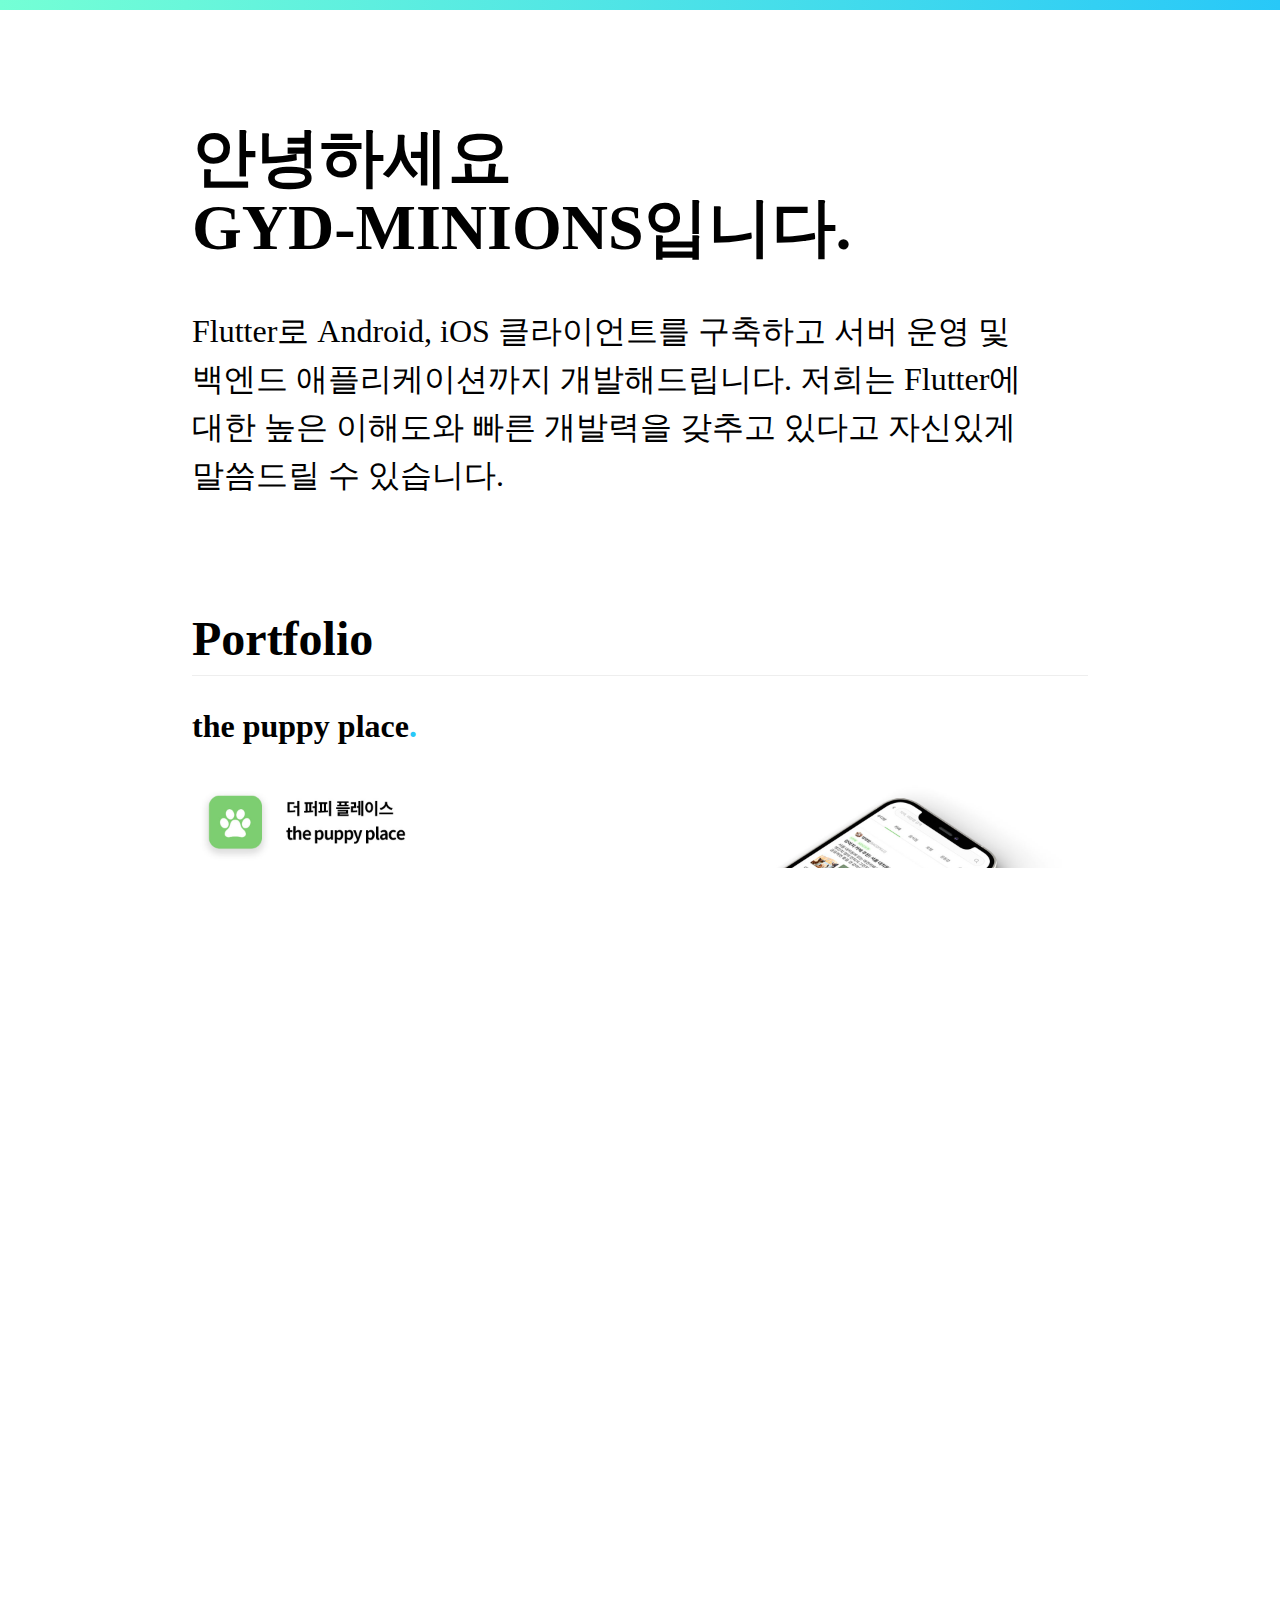
==== views/index.html @ 7d92e5a3 "initial commit" ====
<!DOCTYPE html>
<html lang="ko">

<head>
  <meta charset="UTF-8" />
  <meta name="viewport" content="width=device-width, initial-scale=1" />
  <title>GYD-MINIONS</title>
  <link rel="stylesheet" type="text/css" href="/public/css/main.css" />
  <link rel="stylesheet" thpe="text/css" href="/public/css/media.css" />
  <link rel="icon" type="image/png" sizes="16x16" href="/public/images/gyd_logo.jpeg" />
  <meta name="msapplication-TileColor" content="#ffffff" />
  <meta name="theme-color" content="#ffffff" />
</head>

<body>
  <div class="container">
    <section>
      <h1>
        안녕하세요<br />
        GYD-MINIONS입니다.
      </h1>
      <div class="paragraph">
        <p>
          Flutter로 Android, iOS 클라이언트를 구축하고
          서버 운영 및 백엔드 애플리케이션까지 개발해드립니다.
          저희는 Flutter에 대한 높은 이해도와 빠른 개발력을 갖추고 있다고
          자신있게 말씀드릴 수 있습니다.
        </p>
      </div>
    </section>

    <section>
      <h2>Portfolio</h2>
      <div class="flex_container">
        <article class="skill_article">
          <h3>the puppy place</h3>
          <img src="/public/images/puppy.jpg" alt="puppy_portfolio">
        </article>
      </div>
    </section>

    <section class="experience_section">
      <h2>Other Experiences</h2>
      <article>
        <h3>강원대학교</h3>
        <p>컴퓨터공학과 / 2016.03 ~ 2022.03 졸업</p>
      </article>

      <div class="contact_article">
        <h3>CONTACT</h3>
        <p>Phone : 010.8474.4471</p>
        <p>Email : choiinah@kakao.com</p>
      </div>
    </section>
  </div>
</body>

</html>
---- public/css/main.css ----
@import url(//spoqa.github.io/spoqa-han-sans/css/SpoqaHanSans-kr.css);
::selection {
  background-color: #6fcfff;
}

body,
html {
  word-break: keep-all;
  overflow-x: hidden;
  height: 100%;
  box-sizing: border-box;
  margin: 0;
  padding-bottom: 2rem;
  font-family: 'Spoqa Han Sans', 'Spoqa Han Sans JP', 'Sans-serif';
}
body::before {
  position: fixed;
  z-index: 1;
  top: 0;
  left: 0;
  right: 0;
  display: block;
  content: '';
  width: 100%;
  height: 10px;
  background: linear-gradient(90deg, #74ffd5, #28c8f8);
}
header {
  text-align: right;
  padding: 2rem 2rem;
}
header h1 {
  font-size: 2rem;
  font-weight: 400;
  line-height: 0;
}
h1 {
  font-size: 4rem;
  line-height: 1.1;
  padding-top: 5rem;
}
h2 {
  font-size: 3rem;
  line-height: 0.5;
  margin: 4rem 0 2rem;
  border-bottom: 1px solid #eee;
  padding-bottom: 1.5rem;
}

h3 {
  font-size: 2rem;
}
h3::after {
  content: '.';
  color: #28c8f8;
}
h4 {
  font-size: 1.3rem;
}
a:link {
  text-decoration: none;
  color: #28c8f8;
}
a:visited {
  color: #be6fff;
}
.skill_article > img {
  width: 1000px;
}

section {
  padding: 0 2rem;
}
article {
  width: 100%;
}
ul {
  padding-inline-start: 15px;
  margin: 1.5rem 0 1rem;
  font-size: 1.1rem;
  font-weight: 300;
}
li::marker {
  font-size: 0.5rem;
  color: #2871f8;
}
li span {
  box-shadow: 0 -6px rgba(92, 136, 231, 0.3) inset;
}
.container {
  width: 100%;
  max-width: 60rem;
  margin: auto;
}
.paragraph {
  font-size: 2rem;
  line-height: 1.5;
  font-weight: 300;
  padding-bottom: 2rem;
}

.project_article h4 {
  margin-block-end: 0;
}
.project_article p {
  margin-block-start: 0.5rem;
}

.videowrapper {
  position: relative;
  padding-bottom: 56.25%;
  padding-top: 25px;
  height: 0;
}
.videowrapper iframe {
  position: absolute;
  top: 0;
  left: 0;
  width: 100%;
  height: 100%;
}

.skill_img_div img {
  max-width: 70px;
  padding-right: 1rem;
}

.contact_article {
  margin-top: 5rem;
}
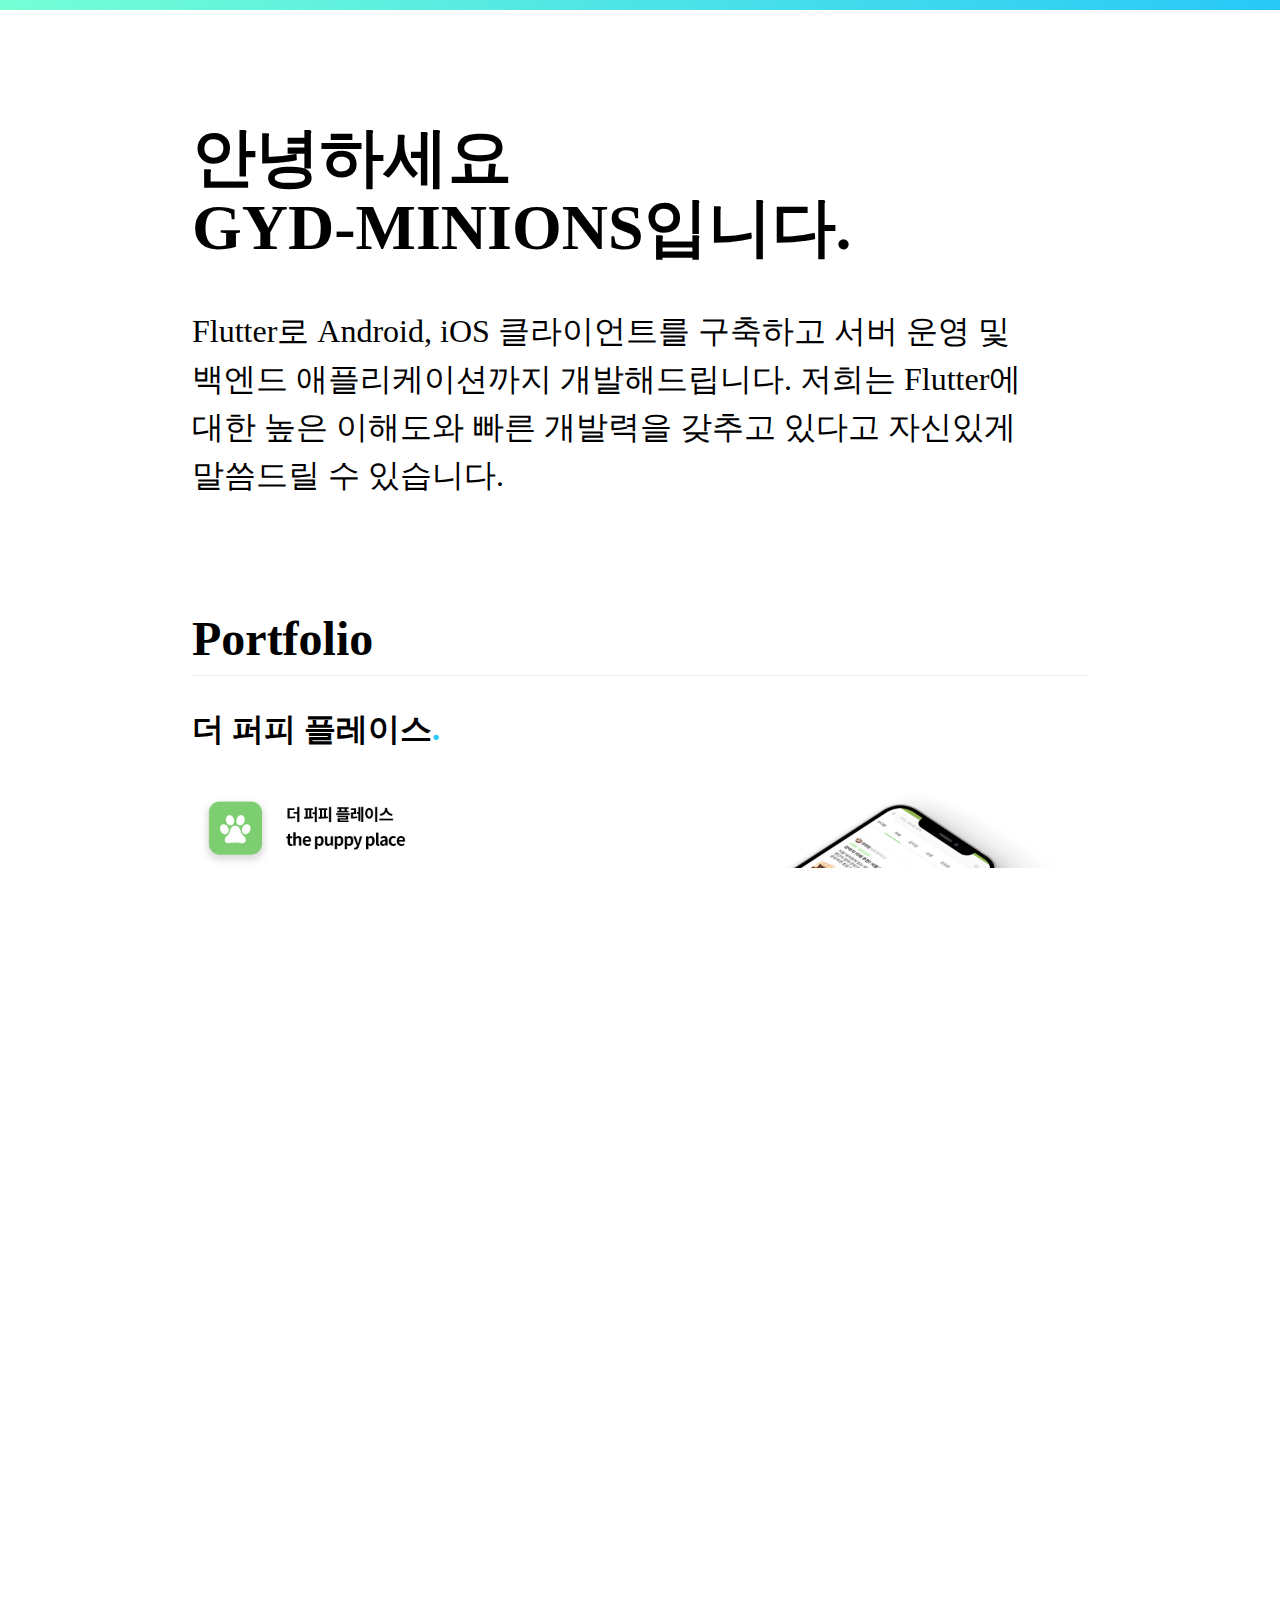
==== commit a4b726ee: "portfolio contents add" ====
--- a/views/index.html
+++ b/views/index.html
@@ -33,8 +33,32 @@
       <h2>Portfolio</h2>
       <div class="flex_container">
         <article class="skill_article">
-          <h3>the puppy place</h3>
+          <h3>더 퍼피 플레이스</h3>
           <img src="/public/images/puppy.jpg" alt="puppy_portfolio">
+        </article>
+      </div>
+      <div class="flex_container">
+        <article class="skill_article">
+          <h3>바야바즈</h3>
+          <img src="/public/images/bayabas.jpg" alt="bayabas_portfolio">
+        </article>
+      </div>
+      <div class="flex_container">
+        <article class="skill_article">
+          <h3>카미나비</h3>
+          <img src="/public/images/kaminavi.jpg" alt="kaminavi_portfolio">
+        </article>
+      </div>
+      <div class="flex_container">
+        <article class="skill_article">
+          <h3>스포칭</h3>
+          <img src="/public/images/sporching.jpg" alt="sporching_portfolio">
+        </article>
+      </div>
+      <div class="flex_container">
+        <article class="skill_article">
+          <h3>관리자 페이지</h3>
+          <img src="/public/images/cms.jpg" alt="cms_portfolio">
         </article>
       </div>
     </section>
--- a/public/css/main.css
+++ b/public/css/main.css
@@ -74,19 +74,6 @@
 article {
   width: 100%;
 }
-ul {
-  padding-inline-start: 15px;
-  margin: 1.5rem 0 1rem;
-  font-size: 1.1rem;
-  font-weight: 300;
-}
-li::marker {
-  font-size: 0.5rem;
-  color: #2871f8;
-}
-li span {
-  box-shadow: 0 -6px rgba(92, 136, 231, 0.3) inset;
-}
 .container {
   width: 100%;
   max-width: 60rem;
@@ -99,32 +86,6 @@
   padding-bottom: 2rem;
 }
 
-.project_article h4 {
-  margin-block-end: 0;
-}
-.project_article p {
-  margin-block-start: 0.5rem;
-}
-
-.videowrapper {
-  position: relative;
-  padding-bottom: 56.25%;
-  padding-top: 25px;
-  height: 0;
-}
-.videowrapper iframe {
-  position: absolute;
-  top: 0;
-  left: 0;
-  width: 100%;
-  height: 100%;
-}
-
-.skill_img_div img {
-  max-width: 70px;
-  padding-right: 1rem;
-}
-
 .contact_article {
   margin-top: 5rem;
 }
